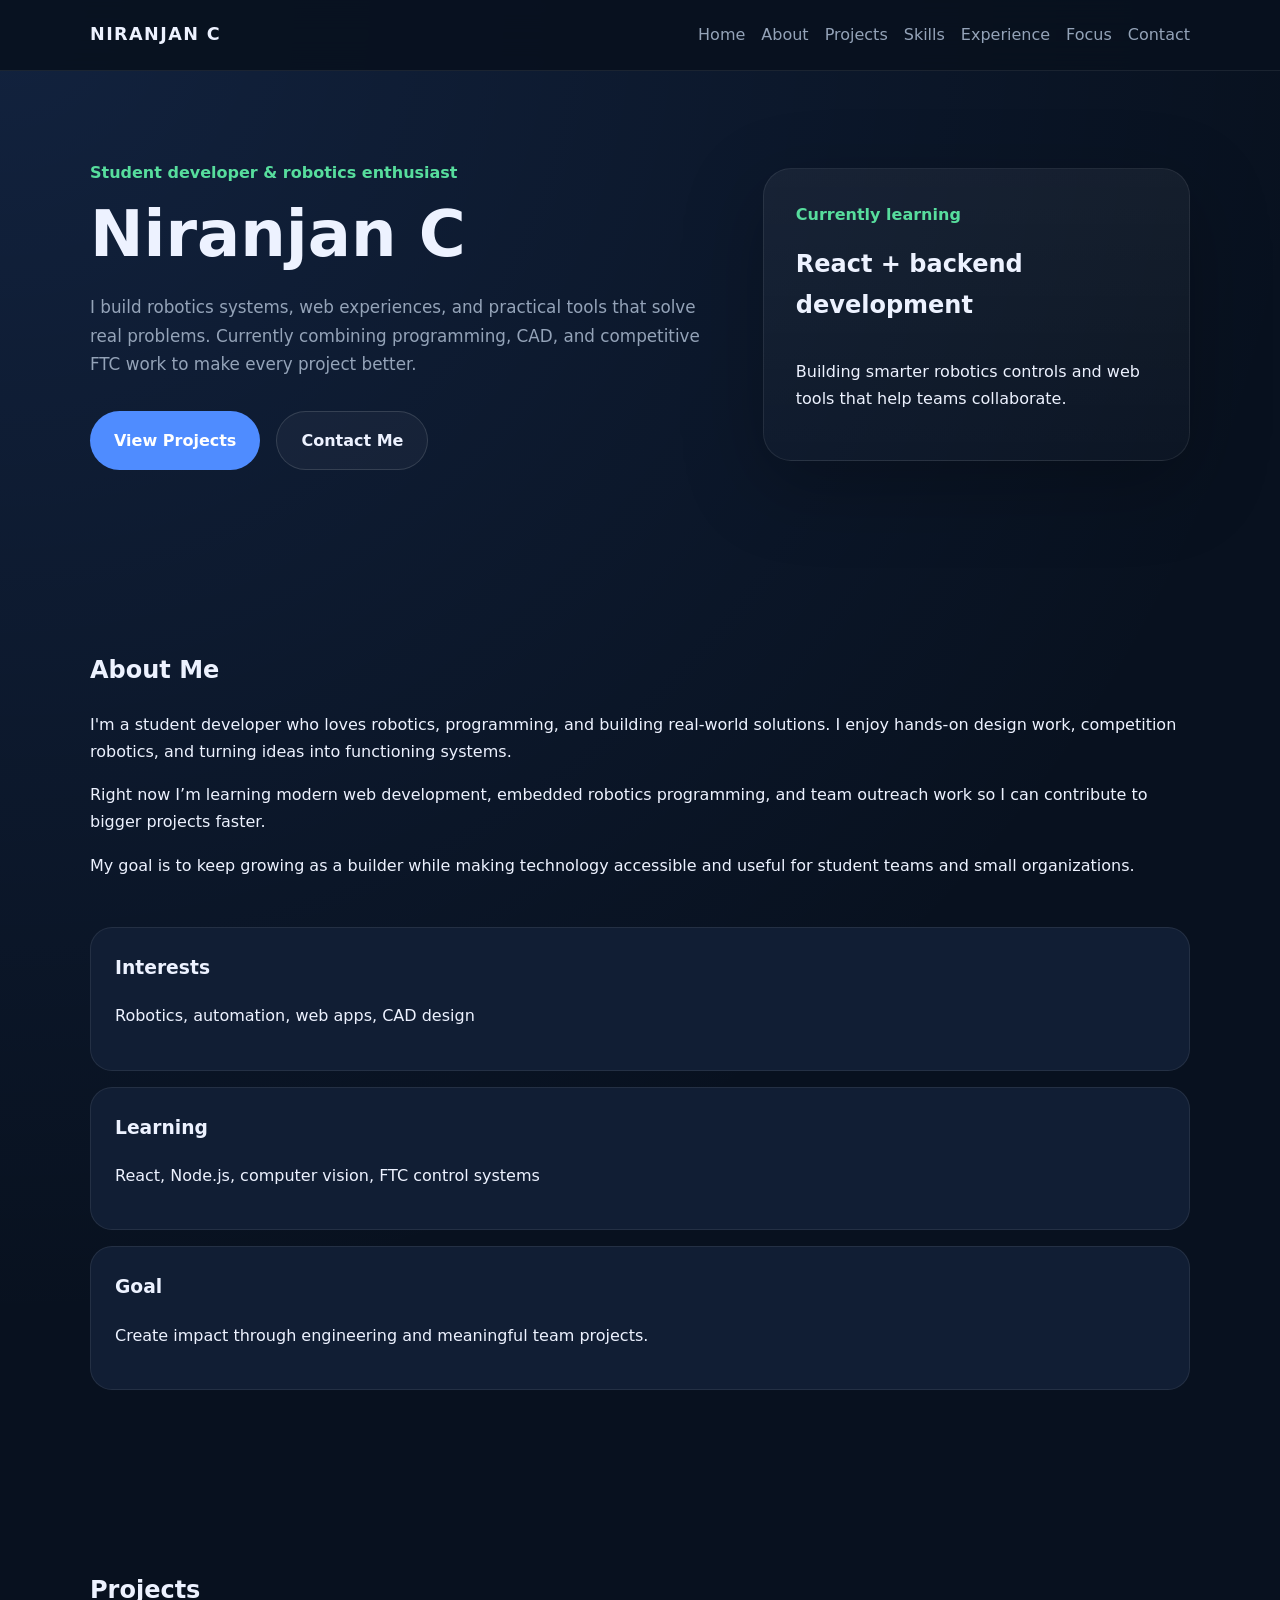
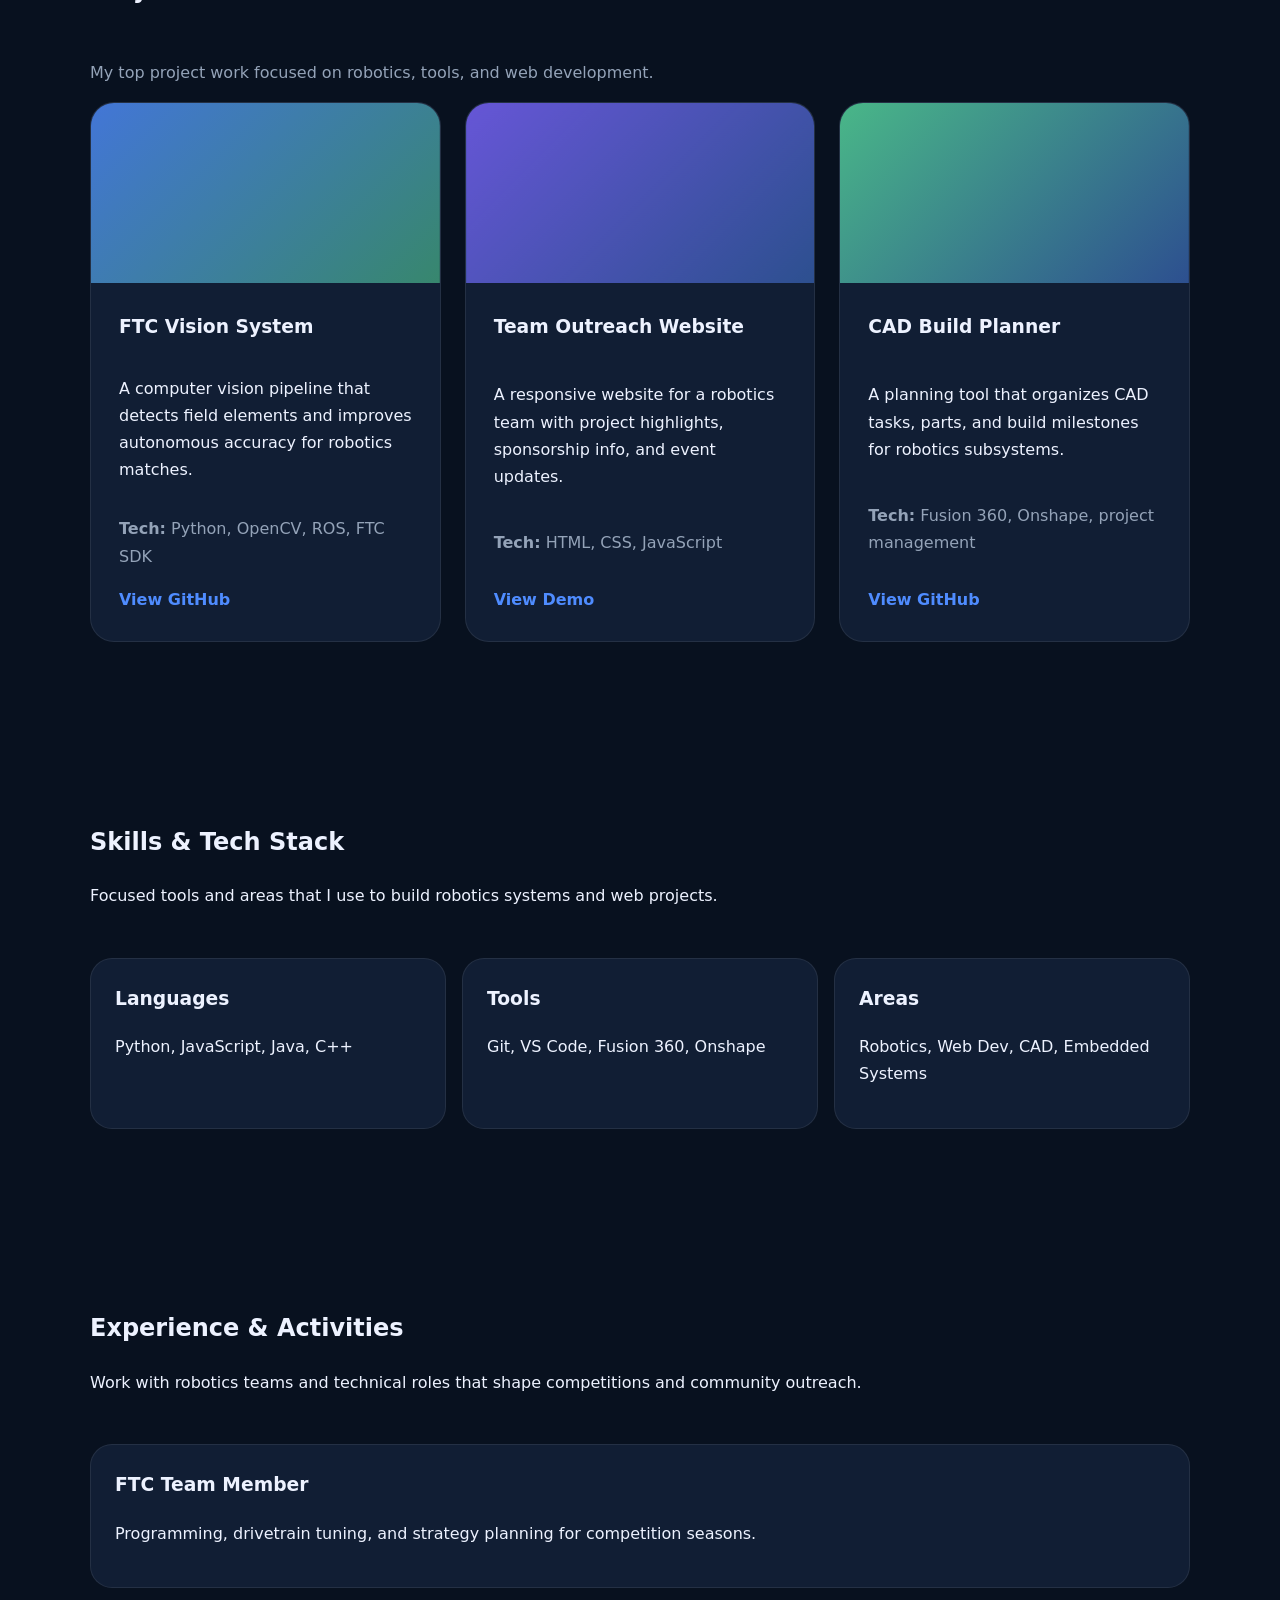
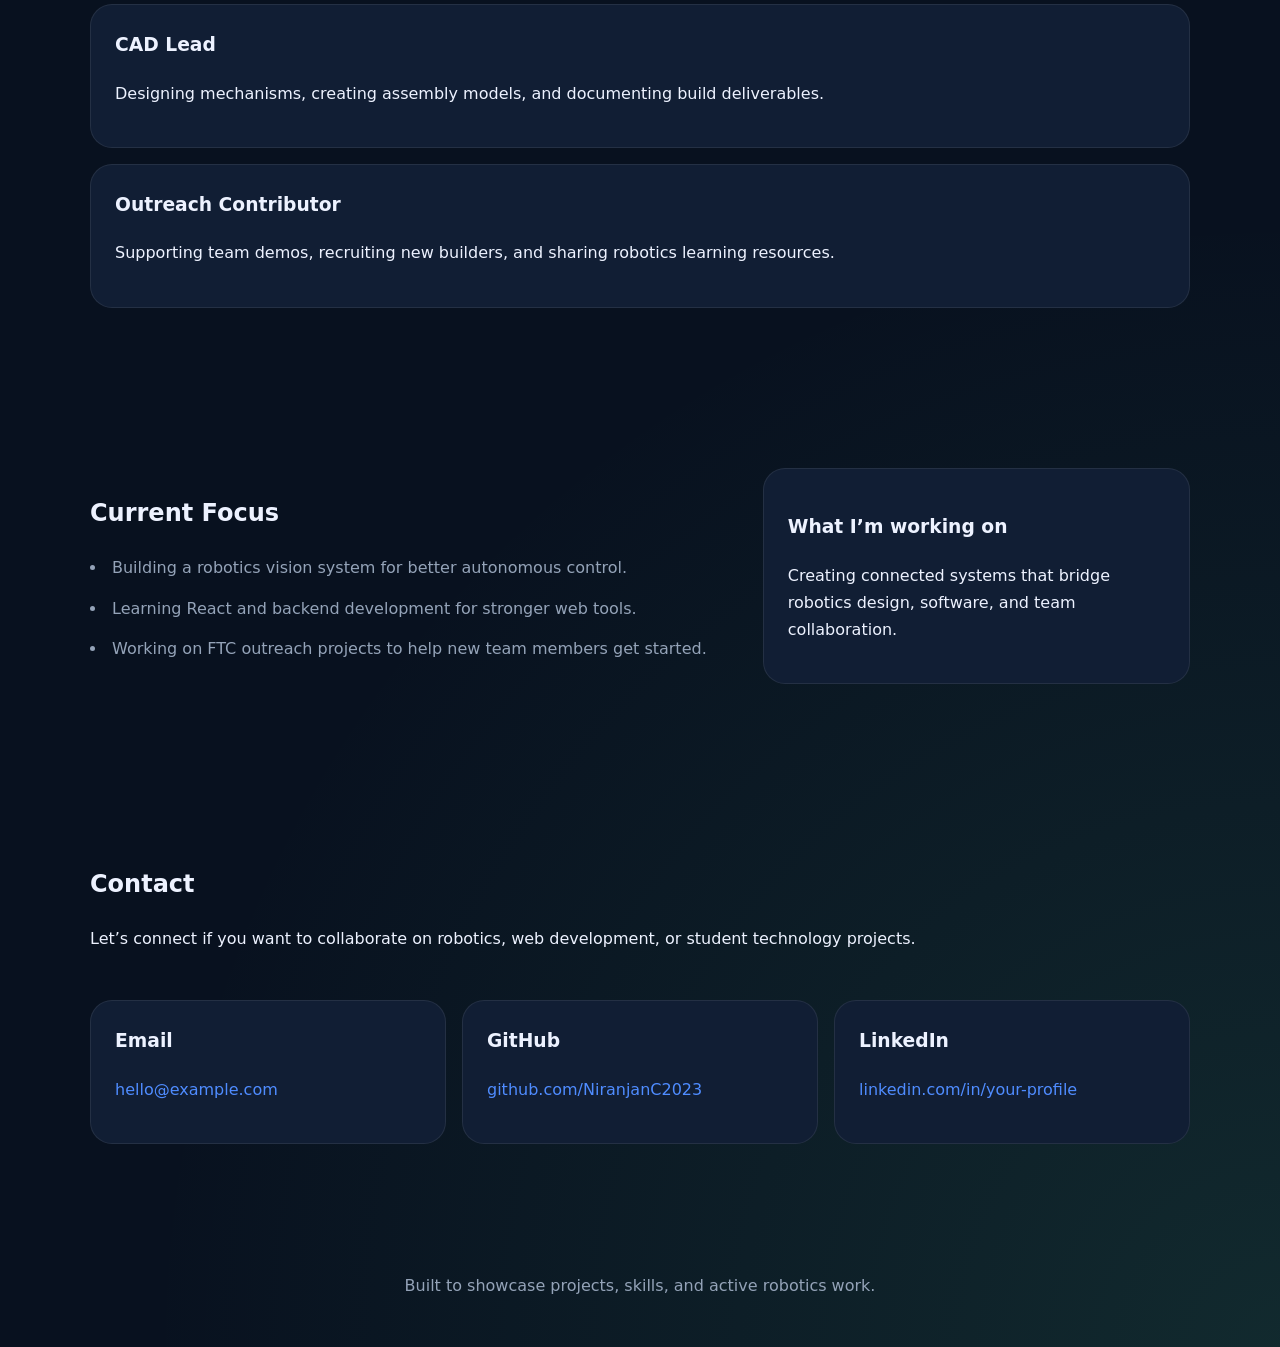
==== index.html @ 03756efb "Website changes" ====
<!DOCTYPE html>
<html lang="en">
<head>
  <meta charset="UTF-8" />
  <meta name="viewport" content="width=device-width, initial-scale=1.0" />
  <title>Niranjan C | Portfolio</title>
  <link rel="stylesheet" href="styles.css" />
</head>
<body>
  <header class="site-header">
    <div class="container header-inner">
      <a class="brand" href="#home">Niranjan C</a>
      <button class="nav-toggle" aria-label="Toggle navigation">☰</button>
      <nav class="site-nav">
        <a href="#home">Home</a>
        <a href="#about">About</a>
        <a href="#projects">Projects</a>
        <a href="#skills">Skills</a>
        <a href="#experience">Experience</a>
        <a href="#focus">Focus</a>
        <a href="#contact">Contact</a>
      </nav>
    </div>
  </header>

  <main>
    <section id="home" class="hero section">
      <div class="container hero-grid">
        <div class="hero-copy">
          <p class="eyebrow">Student developer & robotics enthusiast</p>
          <h1>Niranjan C</h1>
          <p class="hero-text">I build robotics systems, web experiences, and practical tools that solve real problems. Currently combining programming, CAD, and competitive FTC work to make every project better.</p>
          <div class="hero-actions">
            <a class="button primary" href="#projects">View Projects</a>
            <a class="button secondary" href="#contact">Contact Me</a>
          </div>
        </div>
        <div class="hero-card">
          <div class="hero-card-content">
            <span>Currently learning</span>
            <h2>React + backend development</h2>
            <p>Building smarter robotics controls and web tools that help teams collaborate.</p>
          </div>
        </div>
      </div>
    </section>

    <section id="about" class="section">
      <div class="container section-grid">
        <div>
          <h2>About Me</h2>
          <p>I'm a student developer who loves robotics, programming, and building real-world solutions. I enjoy hands-on design work, competition robotics, and turning ideas into functioning systems.</p>
          <p>Right now I’m learning modern web development, embedded robotics programming, and team outreach work so I can contribute to bigger projects faster.</p>
          <p>My goal is to keep growing as a builder while making technology accessible and useful for student teams and small organizations.</p>
        </div>
        <div class="about-list">
          <div>
            <h3>Interests</h3>
            <p>Robotics, automation, web apps, CAD design</p>
          </div>
          <div>
            <h3>Learning</h3>
            <p>React, Node.js, computer vision, FTC control systems</p>
          </div>
          <div>
            <h3>Goal</h3>
            <p>Create impact through engineering and meaningful team projects.</p>
          </div>
        </div>
      </div>
    </section>

    <section id="projects" class="section projects-section">
      <div class="container">
        <div class="section-heading">
          <h2>Projects</h2>
          <p>My top project work focused on robotics, tools, and web development.</p>
        </div>
        <div class="project-grid">
          <article class="project-card">
            <div class="project-image project-image-1"></div>
            <div class="project-content">
              <h3>FTC Vision System</h3>
              <p>A computer vision pipeline that detects field elements and improves autonomous accuracy for robotics matches.</p>
              <p class="project-meta"><strong>Tech:</strong> Python, OpenCV, ROS, FTC SDK</p>
              <a href="#" class="project-link">View GitHub</a>
            </div>
          </article>

          <article class="project-card">
            <div class="project-image project-image-2"></div>
            <div class="project-content">
              <h3>Team Outreach Website</h3>
              <p>A responsive website for a robotics team with project highlights, sponsorship info, and event updates.</p>
              <p class="project-meta"><strong>Tech:</strong> HTML, CSS, JavaScript</p>
              <a href="#" class="project-link">View Demo</a>
            </div>
          </article>

          <article class="project-card">
            <div class="project-image project-image-3"></div>
            <div class="project-content">
              <h3>CAD Build Planner</h3>
              <p>A planning tool that organizes CAD tasks, parts, and build milestones for robotics subsystems.</p>
              <p class="project-meta"><strong>Tech:</strong> Fusion 360, Onshape, project management</p>
              <a href="#" class="project-link">View GitHub</a>
            </div>
          </article>
        </div>
      </div>
    </section>

    <section id="skills" class="section">
      <div class="container section-grid">
        <div>
          <h2>Skills & Tech Stack</h2>
          <p>Focused tools and areas that I use to build robotics systems and web projects.</p>
        </div>
        <div class="skills-grid">
          <div class="skill-group">
            <h3>Languages</h3>
            <p>Python, JavaScript, Java, C++</p>
          </div>
          <div class="skill-group">
            <h3>Tools</h3>
            <p>Git, VS Code, Fusion 360, Onshape</p>
          </div>
          <div class="skill-group">
            <h3>Areas</h3>
            <p>Robotics, Web Dev, CAD, Embedded Systems</p>
          </div>
        </div>
      </div>
    </section>

    <section id="experience" class="section experience-section">
      <div class="container section-grid">
        <div>
          <h2>Experience & Activities</h2>
          <p>Work with robotics teams and technical roles that shape competitions and community outreach.</p>
        </div>
        <div class="experience-list">
          <article>
            <h3>FTC Team Member</h3>
            <p>Programming, drivetrain tuning, and strategy planning for competition seasons.</p>
          </article>
          <article>
            <h3>CAD Lead</h3>
            <p>Designing mechanisms, creating assembly models, and documenting build deliverables.</p>
          </article>
          <article>
            <h3>Outreach Contributor</h3>
            <p>Supporting team demos, recruiting new builders, and sharing robotics learning resources.</p>
          </article>
        </div>
      </div>
    </section>

    <section id="focus" class="section focus-section">
      <div class="container focus-grid">
        <div>
          <h2>Current Focus</h2>
          <ul>
            <li>Building a robotics vision system for better autonomous control.</li>
            <li>Learning React and backend development for stronger web tools.</li>
            <li>Working on FTC outreach projects to help new team members get started.</li>
          </ul>
        </div>
        <div class="focus-card">
          <h3>What I’m working on</h3>
          <p>Creating connected systems that bridge robotics design, software, and team collaboration.</p>
        </div>
      </div>
    </section>

    <section id="contact" class="section contact-section">
      <div class="container section-grid">
        <div>
          <h2>Contact</h2>
          <p>Let’s connect if you want to collaborate on robotics, web development, or student technology projects.</p>
        </div>
        <div class="contact-cards">
          <div class="contact-card">
            <h3>Email</h3>
            <p><a href="mailto:hello@example.com">hello@example.com</a></p>
          </div>
          <div class="contact-card">
            <h3>GitHub</h3>
            <p><a href="https://github.com/NiranjanC2023" target="_blank" rel="noreferrer">github.com/NiranjanC2023</a></p>
          </div>
          <div class="contact-card">
            <h3>LinkedIn</h3>
            <p><a href="#" target="_blank" rel="noreferrer">linkedin.com/in/your-profile</a></p>
          </div>
        </div>
      </div>
    </section>
  </main>

  <footer class="site-footer">
    <div class="container">
      <p>Built to showcase projects, skills, and active robotics work.</p>
    </div>
  </footer>

  <script src="script.js"></script>
</body>
</html>
---- styles.css ----
:root {
  color-scheme: dark;
  --bg: #08111f;
  --surface: #111e34;
  --surface-strong: #162540;
  --text: #edf2ff;
  --muted: #94a3b8;
  --primary: #4f8cff;
  --primary-soft: rgba(79, 140, 255, 0.15);
  --accent: #57dd9d;
  --border: rgba(255, 255, 255, 0.08);
  --shadow: 0 24px 80px rgba(0, 0, 0, 0.25);
  font-family: Inter, ui-sans-serif, system-ui, -apple-system, BlinkMacSystemFont, "Segoe UI", sans-serif;
}

* {
  box-sizing: border-box;
}

html {
  scroll-behavior: smooth;
}

body {
  margin: 0;
  min-height: 100vh;
  background: radial-gradient(circle at top left, rgba(79, 140, 255, 0.14), transparent 28%),
    radial-gradient(circle at bottom right, rgba(87, 221, 157, 0.12), transparent 24%),
    var(--bg);
  color: var(--text);
  line-height: 1.7;
}

img {
  max-width: 100%;
}

.container {
  width: min(1100px, calc(100% - 2rem));
  margin: 0 auto;
}

.site-header {
  position: sticky;
  top: 0;
  z-index: 10;
  background: rgba(8, 17, 31, 0.9);
  backdrop-filter: blur(18px);
  border-bottom: 1px solid var(--border);
}

.header-inner {
  display: flex;
  align-items: center;
  justify-content: space-between;
  gap: 1rem;
  min-height: 70px;
}

.brand {
  font-weight: 700;
  font-size: 1.1rem;
  letter-spacing: 0.08em;
  text-transform: uppercase;
  color: var(--text);
  text-decoration: none;
}

.site-nav {
  display: flex;
  flex-wrap: wrap;
  gap: 1rem;
}

.site-nav a {
  color: var(--muted);
  text-decoration: none;
  transition: color 0.2s ease;
}

.site-nav a:hover,
.site-nav a:focus-visible {
  color: var(--text);
}

.nav-toggle {
  display: none;
  border: none;
  background: transparent;
  color: var(--text);
  font-size: 1.5rem;
  cursor: pointer;
}

.section {
  padding: 5rem 0;
}

.hero {
  padding-top: 5.5rem;
}

.hero-grid,
.focus-grid,
.section-grid {
  display: grid;
  gap: 2rem;
  align-items: center;
}

.hero-grid {
  grid-template-columns: 1.2fr 0.8fr;
}

.eyebrow {
  margin: 0 0 1rem;
  color: var(--accent);
  font-weight: 600;
}

.hero h1 {
  margin: 0;
  font-size: clamp(2.8rem, 5vw, 4.8rem);
  line-height: 1.02;
}

.hero-text {
  max-width: 680px;
  margin: 1.6rem 0 2rem;
  color: var(--muted);
  font-size: 1.05rem;
}

.hero-actions {
  display: flex;
  flex-wrap: wrap;
  gap: 1rem;
}

.button {
  display: inline-flex;
  align-items: center;
  justify-content: center;
  gap: 0.5rem;
  padding: 0.95rem 1.5rem;
  border-radius: 999px;
  font-weight: 600;
  text-decoration: none;
  transition: transform 0.2s ease, background-color 0.2s ease;
}

.button:hover,
.button:focus-visible {
  transform: translateY(-1px);
}

.primary {
  color: #fff;
  background: var(--primary);
}

.secondary {
  color: var(--text);
  border: 1px solid rgba(255, 255, 255, 0.13);
  background: rgba(255, 255, 255, 0.04);
}

.hero-card {
  padding: 2rem;
  background: linear-gradient(180deg, rgba(255,255,255,0.05), rgba(255,255,255,0.02));
  border: 1px solid rgba(255,255,255,0.08);
  border-radius: 28px;
  box-shadow: var(--shadow);
}

.hero-card-content {
  display: grid;
  gap: 1rem;
}

.hero-card-content span {
  color: var(--accent);
  font-weight: 700;
}

.hero-card-content h2 {
  margin: 0;
}

.section-heading {
  display: flex;
  flex-direction: column;
  gap: 0.75rem;
}

.section-heading p {
  max-width: 780px;
  color: var(--muted);
}

.project-grid {
  display: grid;
  gap: 1.5rem;
  grid-template-columns: repeat(3, minmax(0, 1fr));
}

.project-card {
  background: var(--surface);
  border: 1px solid var(--border);
  border-radius: 24px;
  overflow: hidden;
  display: flex;
  flex-direction: column;
  min-height: 360px;
}

.project-image {
  min-height: 180px;
  background-size: cover;
  background-position: center;
}

.project-image-1 {
  background-image: linear-gradient(135deg, rgba(79,140,255,0.8), rgba(87,221,157,0.55));
}

.project-image-2 {
  background-image: linear-gradient(135deg, rgba(123,100,255,0.8), rgba(79,140,255,0.45));
}

.project-image-3 {
  background-image: linear-gradient(135deg, rgba(87,221,157,0.8), rgba(79,140,255,0.45));
}

.project-content {
  padding: 1.75rem;
  display: grid;
  gap: 1rem;
  flex: 1;
}

.project-content h3 {
  margin: 0;
}

.project-meta {
  color: var(--muted);
  margin: 0;
}

.project-link {
  margin-top: auto;
  color: var(--primary);
  font-weight: 700;
  text-decoration: none;
}

.project-link:hover,
.project-link:focus-visible {
  text-decoration: underline;
}

.about-list,
.skills-grid,
.experience-list,
.contact-cards {
  display: grid;
  gap: 1rem;
}

.about-list div,
.skill-group,
.contact-card,
.focus-card {
  background: var(--surface);
  border: 1px solid var(--border);
  border-radius: 22px;
  padding: 1.5rem;
}

.about-list h3,
.skill-group h3,
.contact-card h3 {
  margin-top: 0;
}

.skills-grid {
  grid-template-columns: repeat(3, minmax(0, 1fr));
}

.experience-list article {
  background: var(--surface);
  border: 1px solid var(--border);
  border-radius: 22px;
  padding: 1.5rem;
}

.experience-list h3 {
  margin-top: 0;
}

.focus-grid {
  grid-template-columns: 1.5fr 1fr;
}

.focus-grid ul {
  list-style: disc inside;
  padding-left: 0;
  color: var(--muted);
}

.focus-grid li {
  margin-bottom: 0.85rem;
}

.contact-cards {
  grid-template-columns: repeat(3, minmax(0, 1fr));
}

.contact-card a {
  color: var(--primary);
  text-decoration: none;
}

.site-footer {
  padding: 2rem 0;
  text-align: center;
  color: var(--muted);
}

@media (max-width: 880px) {
  .hero-grid,
  .focus-grid,
  .section-grid,
  .project-grid,
  .skills-grid,
  .contact-cards {
    grid-template-columns: 1fr;
  }

  .header-inner {
    flex-wrap: wrap;
  }
}

@media (max-width: 720px) {
  .nav-toggle {
    display: block;
  }

  .site-nav {
    width: 100%;
    display: none;
    flex-direction: column;
    background: rgba(8, 17, 31, 0.98);
    padding: 1rem 0;
    border-top: 1px solid var(--border);
  }

  .site-nav.open {
    display: flex;
  }

  .site-nav a {
    width: 100%;
    padding: 0.75rem 1rem;
  }
}

@media (max-width: 540px) {
  .hero {
    padding-top: 4rem;
  }

  .hero h1 {
    font-size: 3rem;
  }

  .hero-actions {
    flex-direction: column;
    align-items: stretch;
  }
}
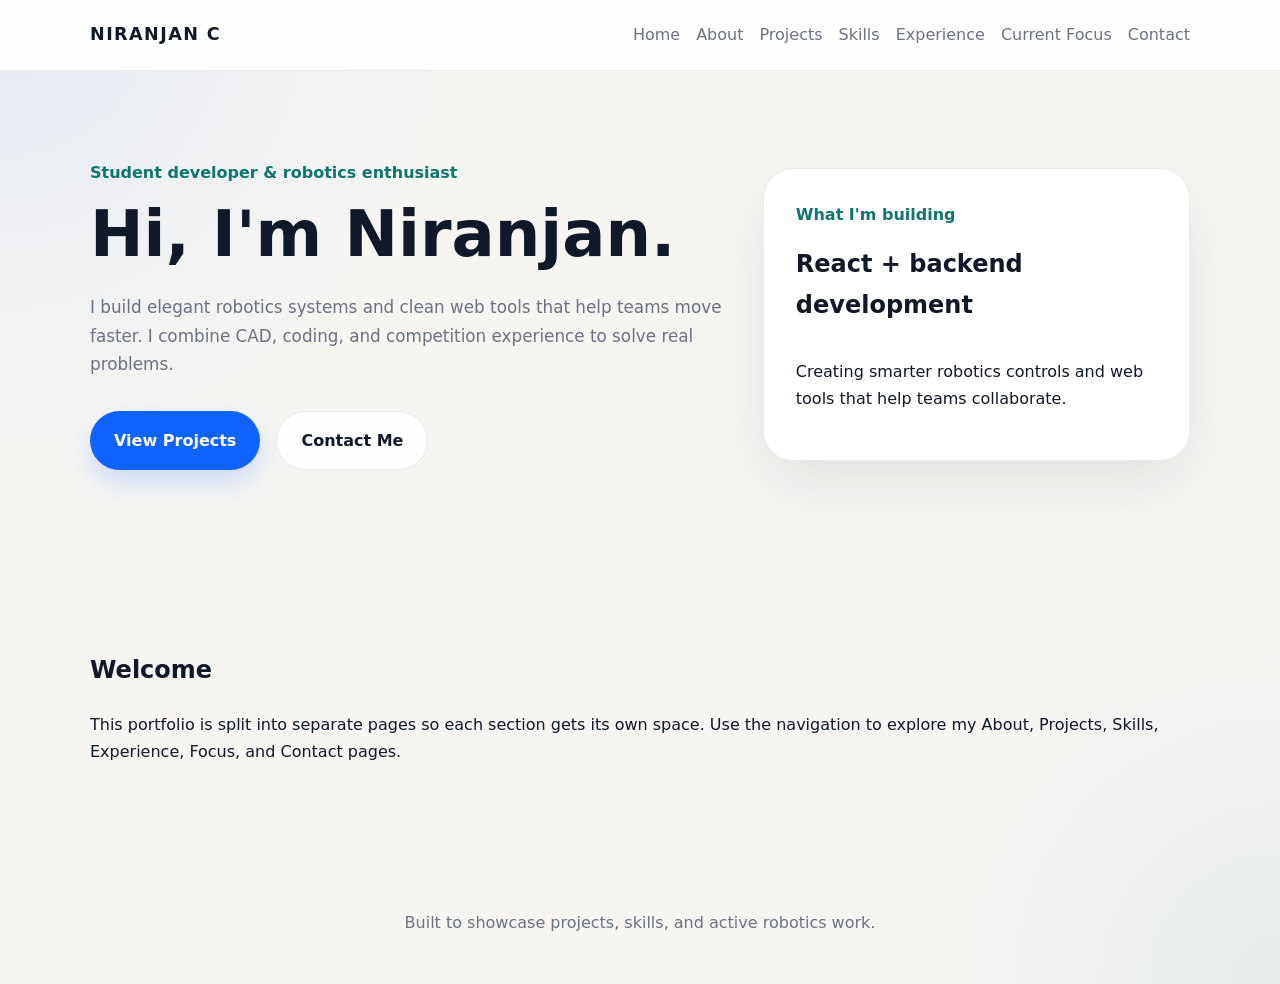
==== commit 89cf2d15: "coommiy" ====
--- a/index.html
+++ b/index.html
@@ -9,189 +9,47 @@
 <body>
   <header class="site-header">
     <div class="container header-inner">
-      <a class="brand" href="#home">Niranjan C</a>
+      <a class="brand" href="index.html">Niranjan C</a>
       <button class="nav-toggle" aria-label="Toggle navigation">☰</button>
       <nav class="site-nav">
-        <a href="#home">Home</a>
-        <a href="#about">About</a>
-        <a href="#projects">Projects</a>
-        <a href="#skills">Skills</a>
-        <a href="#experience">Experience</a>
-        <a href="#focus">Focus</a>
-        <a href="#contact">Contact</a>
+        <a href="index.html">Home</a>
+        <a href="about.html">About</a>
+        <a href="projects.html">Projects</a>
+        <a href="skills.html">Skills</a>
+        <a href="experience.html">Experience</a>
+        <a href="focus.html">Current Focus</a>
+        <a href="contact.html">Contact</a>
       </nav>
     </div>
   </header>
 
   <main>
-    <section id="home" class="hero section">
+    <section class="hero section">
       <div class="container hero-grid">
-        <div class="hero-copy">
+        <div class="hero-copy fade-in">
           <p class="eyebrow">Student developer & robotics enthusiast</p>
-          <h1>Niranjan C</h1>
-          <p class="hero-text">I build robotics systems, web experiences, and practical tools that solve real problems. Currently combining programming, CAD, and competitive FTC work to make every project better.</p>
+          <h1>Hi, I'm Niranjan.</h1>
+          <p class="hero-text">I build elegant robotics systems and clean web tools that help teams move faster. I combine CAD, coding, and competition experience to solve real problems.</p>
           <div class="hero-actions">
-            <a class="button primary" href="#projects">View Projects</a>
-            <a class="button secondary" href="#contact">Contact Me</a>
+            <a class="button primary" href="projects.html">View Projects</a>
+            <a class="button secondary" href="contact.html">Contact Me</a>
           </div>
         </div>
-        <div class="hero-card">
+        <div class="hero-card fade-in fade-in-delay-1">
           <div class="hero-card-content">
-            <span>Currently learning</span>
+            <span>What I'm building</span>
             <h2>React + backend development</h2>
-            <p>Building smarter robotics controls and web tools that help teams collaborate.</p>
+            <p>Creating smarter robotics controls and web tools that help teams collaborate.</p>
           </div>
         </div>
       </div>
     </section>
 
-    <section id="about" class="section">
+    <section class="section">
       <div class="container section-grid">
         <div>
-          <h2>About Me</h2>
-          <p>I'm a student developer who loves robotics, programming, and building real-world solutions. I enjoy hands-on design work, competition robotics, and turning ideas into functioning systems.</p>
-          <p>Right now I’m learning modern web development, embedded robotics programming, and team outreach work so I can contribute to bigger projects faster.</p>
-          <p>My goal is to keep growing as a builder while making technology accessible and useful for student teams and small organizations.</p>
-        </div>
-        <div class="about-list">
-          <div>
-            <h3>Interests</h3>
-            <p>Robotics, automation, web apps, CAD design</p>
-          </div>
-          <div>
-            <h3>Learning</h3>
-            <p>React, Node.js, computer vision, FTC control systems</p>
-          </div>
-          <div>
-            <h3>Goal</h3>
-            <p>Create impact through engineering and meaningful team projects.</p>
-          </div>
-        </div>
-      </div>
-    </section>
-
-    <section id="projects" class="section projects-section">
-      <div class="container">
-        <div class="section-heading">
-          <h2>Projects</h2>
-          <p>My top project work focused on robotics, tools, and web development.</p>
-        </div>
-        <div class="project-grid">
-          <article class="project-card">
-            <div class="project-image project-image-1"></div>
-            <div class="project-content">
-              <h3>FTC Vision System</h3>
-              <p>A computer vision pipeline that detects field elements and improves autonomous accuracy for robotics matches.</p>
-              <p class="project-meta"><strong>Tech:</strong> Python, OpenCV, ROS, FTC SDK</p>
-              <a href="#" class="project-link">View GitHub</a>
-            </div>
-          </article>
-
-          <article class="project-card">
-            <div class="project-image project-image-2"></div>
-            <div class="project-content">
-              <h3>Team Outreach Website</h3>
-              <p>A responsive website for a robotics team with project highlights, sponsorship info, and event updates.</p>
-              <p class="project-meta"><strong>Tech:</strong> HTML, CSS, JavaScript</p>
-              <a href="#" class="project-link">View Demo</a>
-            </div>
-          </article>
-
-          <article class="project-card">
-            <div class="project-image project-image-3"></div>
-            <div class="project-content">
-              <h3>CAD Build Planner</h3>
-              <p>A planning tool that organizes CAD tasks, parts, and build milestones for robotics subsystems.</p>
-              <p class="project-meta"><strong>Tech:</strong> Fusion 360, Onshape, project management</p>
-              <a href="#" class="project-link">View GitHub</a>
-            </div>
-          </article>
-        </div>
-      </div>
-    </section>
-
-    <section id="skills" class="section">
-      <div class="container section-grid">
-        <div>
-          <h2>Skills & Tech Stack</h2>
-          <p>Focused tools and areas that I use to build robotics systems and web projects.</p>
-        </div>
-        <div class="skills-grid">
-          <div class="skill-group">
-            <h3>Languages</h3>
-            <p>Python, JavaScript, Java, C++</p>
-          </div>
-          <div class="skill-group">
-            <h3>Tools</h3>
-            <p>Git, VS Code, Fusion 360, Onshape</p>
-          </div>
-          <div class="skill-group">
-            <h3>Areas</h3>
-            <p>Robotics, Web Dev, CAD, Embedded Systems</p>
-          </div>
-        </div>
-      </div>
-    </section>
-
-    <section id="experience" class="section experience-section">
-      <div class="container section-grid">
-        <div>
-          <h2>Experience & Activities</h2>
-          <p>Work with robotics teams and technical roles that shape competitions and community outreach.</p>
-        </div>
-        <div class="experience-list">
-          <article>
-            <h3>FTC Team Member</h3>
-            <p>Programming, drivetrain tuning, and strategy planning for competition seasons.</p>
-          </article>
-          <article>
-            <h3>CAD Lead</h3>
-            <p>Designing mechanisms, creating assembly models, and documenting build deliverables.</p>
-          </article>
-          <article>
-            <h3>Outreach Contributor</h3>
-            <p>Supporting team demos, recruiting new builders, and sharing robotics learning resources.</p>
-          </article>
-        </div>
-      </div>
-    </section>
-
-    <section id="focus" class="section focus-section">
-      <div class="container focus-grid">
-        <div>
-          <h2>Current Focus</h2>
-          <ul>
-            <li>Building a robotics vision system for better autonomous control.</li>
-            <li>Learning React and backend development for stronger web tools.</li>
-            <li>Working on FTC outreach projects to help new team members get started.</li>
-          </ul>
-        </div>
-        <div class="focus-card">
-          <h3>What I’m working on</h3>
-          <p>Creating connected systems that bridge robotics design, software, and team collaboration.</p>
-        </div>
-      </div>
-    </section>
-
-    <section id="contact" class="section contact-section">
-      <div class="container section-grid">
-        <div>
-          <h2>Contact</h2>
-          <p>Let’s connect if you want to collaborate on robotics, web development, or student technology projects.</p>
-        </div>
-        <div class="contact-cards">
-          <div class="contact-card">
-            <h3>Email</h3>
-            <p><a href="mailto:hello@example.com">hello@example.com</a></p>
-          </div>
-          <div class="contact-card">
-            <h3>GitHub</h3>
-            <p><a href="https://github.com/NiranjanC2023" target="_blank" rel="noreferrer">github.com/NiranjanC2023</a></p>
-          </div>
-          <div class="contact-card">
-            <h3>LinkedIn</h3>
-            <p><a href="#" target="_blank" rel="noreferrer">linkedin.com/in/your-profile</a></p>
-          </div>
+          <h2>Welcome</h2>
+          <p>This portfolio is split into separate pages so each section gets its own space. Use the navigation to explore my About, Projects, Skills, Experience, Focus, and Contact pages.</p>
         </div>
       </div>
     </section>
--- a/styles.css
+++ b/styles.css
@@ -1,15 +1,15 @@
 :root {
-  color-scheme: dark;
-  --bg: #08111f;
-  --surface: #111e34;
-  --surface-strong: #162540;
-  --text: #edf2ff;
-  --muted: #94a3b8;
-  --primary: #4f8cff;
-  --primary-soft: rgba(79, 140, 255, 0.15);
-  --accent: #57dd9d;
-  --border: rgba(255, 255, 255, 0.08);
-  --shadow: 0 24px 80px rgba(0, 0, 0, 0.25);
+  color-scheme: light;
+  --bg: #f6f5f2;
+  --surface: #ffffff;
+  --surface-strong: #f4f2ee;
+  --text: #111827;
+  --muted: #6b7280;
+  --primary: #0f63ff;
+  --primary-soft: rgba(15, 99, 255, 0.12);
+  --accent: #0f766e;
+  --border: rgba(15, 23, 42, 0.08);
+  --shadow: 0 24px 60px rgba(15, 23, 42, 0.08);
   font-family: Inter, ui-sans-serif, system-ui, -apple-system, BlinkMacSystemFont, "Segoe UI", sans-serif;
 }
 
@@ -24,8 +24,8 @@
 body {
   margin: 0;
   min-height: 100vh;
-  background: radial-gradient(circle at top left, rgba(79, 140, 255, 0.14), transparent 28%),
-    radial-gradient(circle at bottom right, rgba(87, 221, 157, 0.12), transparent 24%),
+  background: radial-gradient(circle at top left, rgba(15, 99, 255, 0.08), transparent 28%),
+    radial-gradient(circle at bottom right, rgba(15, 119, 110, 0.07), transparent 24%),
     var(--bg);
   color: var(--text);
   line-height: 1.7;
@@ -44,7 +44,7 @@
   position: sticky;
   top: 0;
   z-index: 10;
-  background: rgba(8, 17, 31, 0.9);
+  background: rgba(255, 255, 255, 0.9);
   backdrop-filter: blur(18px);
   border-bottom: 1px solid var(--border);
 }
@@ -75,12 +75,13 @@
 .site-nav a {
   color: var(--muted);
   text-decoration: none;
-  transition: color 0.2s ease;
+  transition: color 0.2s ease, transform 0.2s ease;
 }
 
 .site-nav a:hover,
 .site-nav a:focus-visible {
   color: var(--text);
+  transform: translateY(-1px);
 }
 
 .nav-toggle {
@@ -107,7 +108,19 @@
   gap: 2rem;
   align-items: center;
 }
-
+.fade-in {
+  opacity: 0;
+  transform: translateY(24px);
+  animation: fadeInUp 0.75s ease forwards;
+}
+
+.fade-in-delay-1 {
+  animation-delay: 0.35s;
+}
+
+.fade-in-delay-2 {
+  animation-delay: 0.55s;
+}
 .hero-grid {
   grid-template-columns: 1.2fr 0.8fr;
 }
@@ -146,7 +159,7 @@
   border-radius: 999px;
   font-weight: 600;
   text-decoration: none;
-  transition: transform 0.2s ease, background-color 0.2s ease;
+  transition: transform 0.2s ease, background-color 0.2s ease, box-shadow 0.2s ease;
 }
 
 .button:hover,
@@ -157,19 +170,20 @@
 .primary {
   color: #fff;
   background: var(--primary);
+  box-shadow: 0 12px 28px rgba(15, 99, 255, 0.18);
 }
 
 .secondary {
   color: var(--text);
-  border: 1px solid rgba(255, 255, 255, 0.13);
-  background: rgba(255, 255, 255, 0.04);
+  border: 1px solid var(--border);
+  background: rgba(255, 255, 255, 0.9);
 }
 
 .hero-card {
   padding: 2rem;
-  background: linear-gradient(180deg, rgba(255,255,255,0.05), rgba(255,255,255,0.02));
-  border: 1px solid rgba(255,255,255,0.08);
-  border-radius: 28px;
+  background: var(--surface);
+  border: 1px solid var(--border);
+  border-radius: 30px;
   box-shadow: var(--shadow);
 }
 
@@ -207,7 +221,7 @@
 .project-card {
   background: var(--surface);
   border: 1px solid var(--border);
-  border-radius: 24px;
+  border-radius: 30px;
   overflow: hidden;
   display: flex;
   flex-direction: column;
@@ -216,20 +230,36 @@
 
 .project-image {
   min-height: 180px;
+  overflow: hidden;
+  border-top-left-radius: 24px;
+  border-top-right-radius: 24px;
   background-size: cover;
   background-position: center;
 }
 
+.project-image img {
+  width: 100%;
+  height: 100%;
+  object-fit: cover;
+  display: block;
+  border-top-left-radius: 24px;
+  border-top-right-radius: 24px;
+}
+
 .project-image-1 {
-  background-image: linear-gradient(135deg, rgba(79,140,255,0.8), rgba(87,221,157,0.55));
+  background-image: linear-gradient(135deg, rgba(79,140,255,0.15), rgba(87,221,157,0.08));
 }
 
 .project-image-2 {
-  background-image: linear-gradient(135deg, rgba(123,100,255,0.8), rgba(79,140,255,0.45));
+  background-image: linear-gradient(135deg, rgba(123,100,255,0.15), rgba(79,140,255,0.08));
 }
 
 .project-image-3 {
-  background-image: linear-gradient(135deg, rgba(87,221,157,0.8), rgba(79,140,255,0.45));
+  background-image: linear-gradient(135deg, rgba(87,221,157,0.15), rgba(79,140,255,0.08));
+}
+
+.project-image-4 {
+  background-image: linear-gradient(135deg, rgba(255,165,0,0.15), rgba(79,140,255,0.08));
 }
 
 .project-content {
@@ -303,6 +333,17 @@
   grid-template-columns: 1.5fr 1fr;
 }
 
+@keyframes fadeInUp {
+  from {
+    opacity: 0;
+    transform: translateY(24px);
+  }
+  to {
+    opacity: 1;
+    transform: translateY(0);
+  }
+}
+
 .focus-grid ul {
   list-style: disc inside;
   padding-left: 0;
@@ -352,7 +393,7 @@
     width: 100%;
     display: none;
     flex-direction: column;
-    background: rgba(8, 17, 31, 0.98);
+    background: rgba(255, 255, 255, 0.95);
     padding: 1rem 0;
     border-top: 1px solid var(--border);
   }
